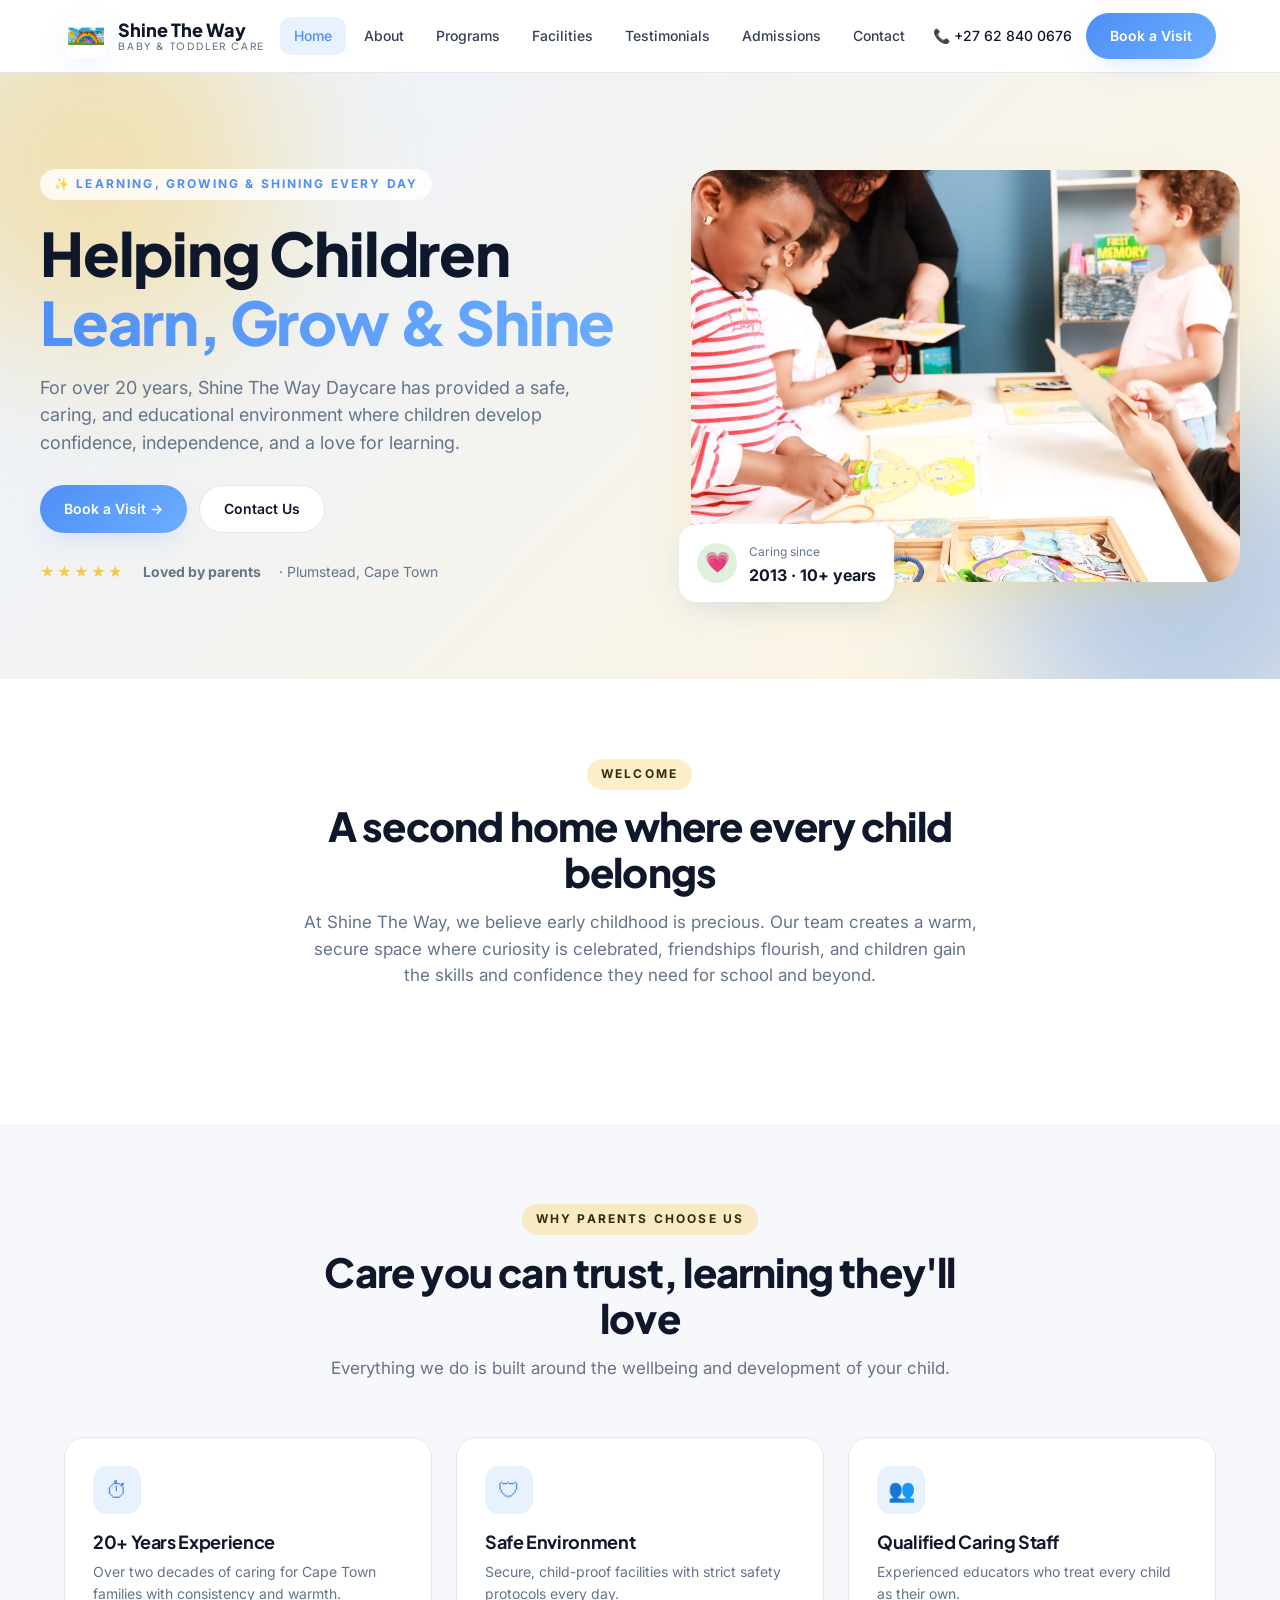
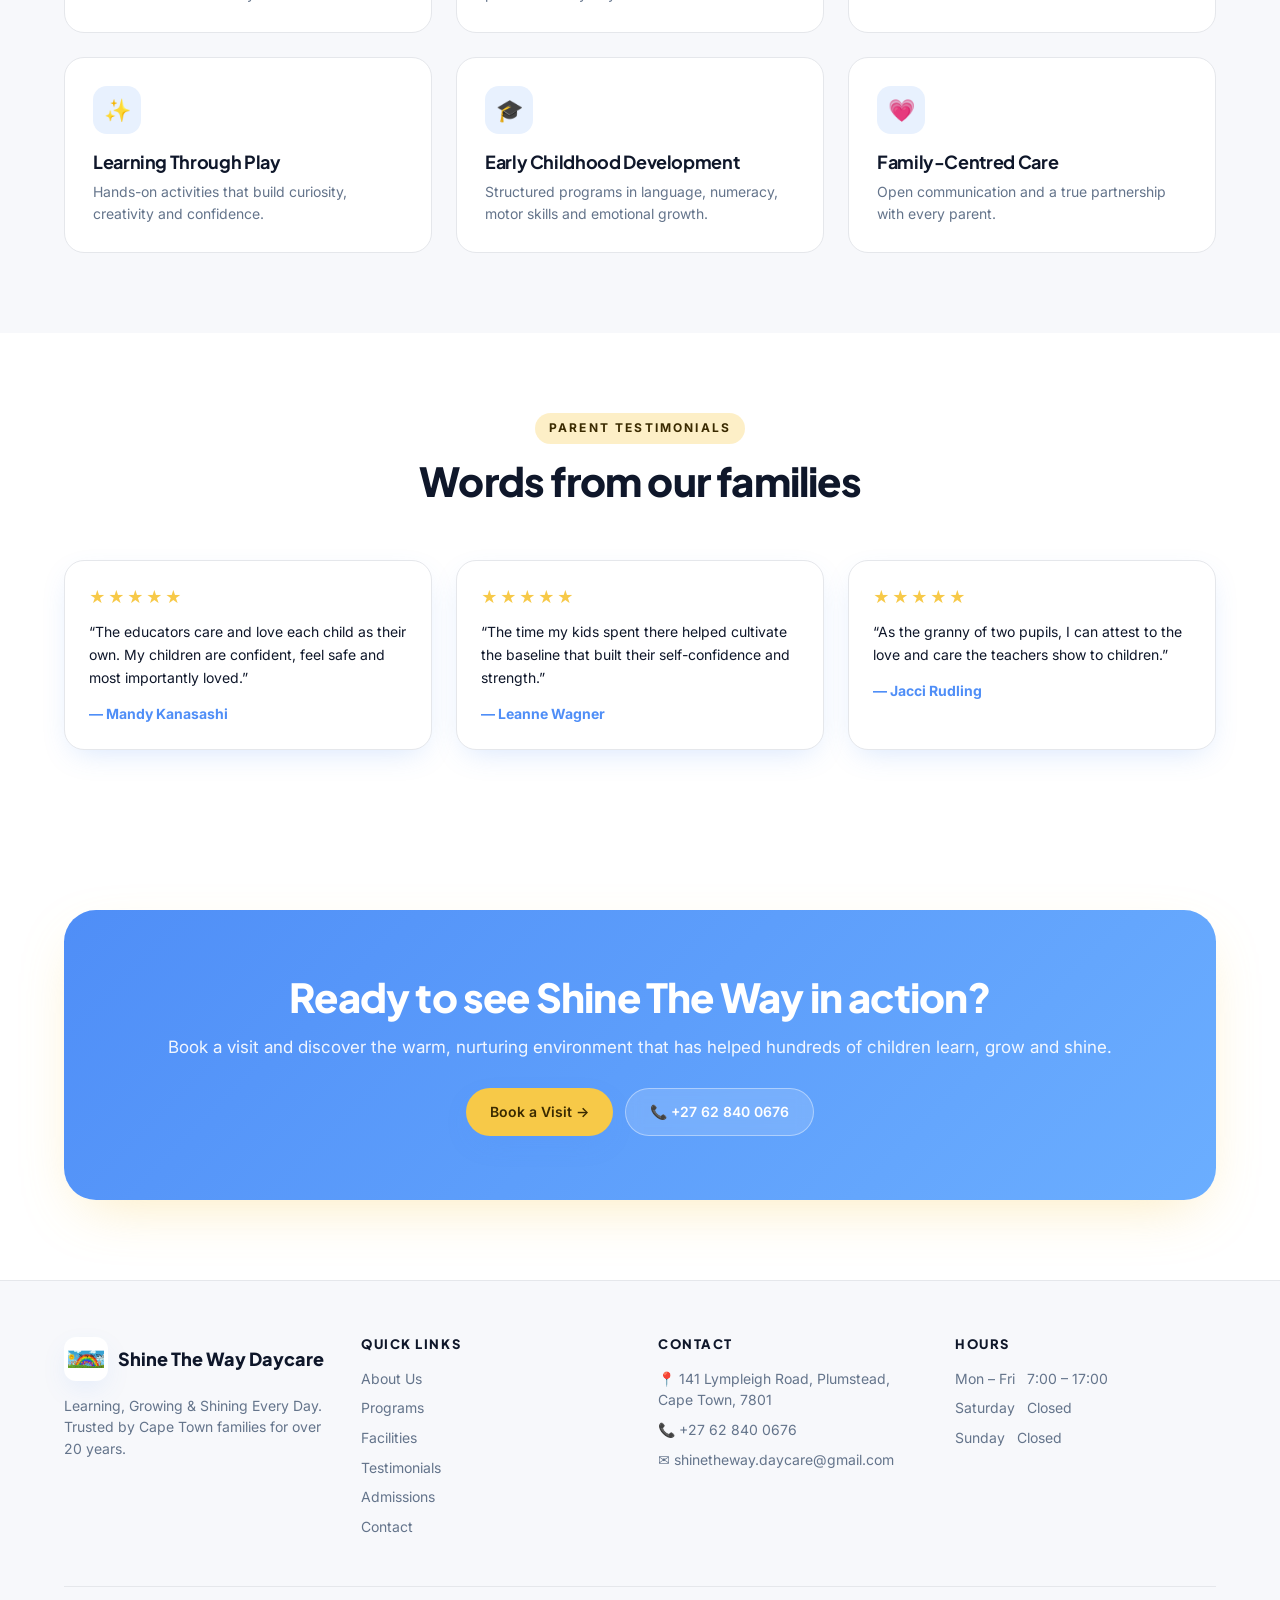
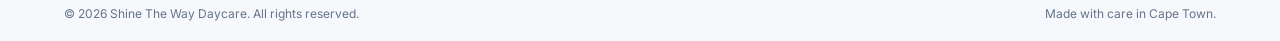
==== index.html @ f029e68f "Fix year references to 20 years consistently" ====
<!doctype html>
<html lang="en">
<head>
<meta charset="utf-8" />
<meta name="viewport" content="width=device-width,initial-scale=1" />
<title>Shine The Way Daycare — Learning, Growing & Shining in Cape Town</title>
<meta name="description" content="Trusted Cape Town daycare for infants, toddlers and preschoolers. 20+ years caring for children with safe spaces, qualified staff, and joyful learning." />
<link rel="icon" href="favicon.ico" />
<link rel="icon" type="image/png" sizes="32x32" href="favicon-32x32.png" />
<link rel="icon" type="image/png" sizes="16x16" href="favicon-16x16.png" />
<link rel="apple-touch-icon" href="apple-touch-icon.png" />
<link rel="preconnect" href="https://fonts.googleapis.com" />
<link rel="preconnect" href="https://fonts.gstatic.com" crossorigin />
<link href="https://fonts.googleapis.com/css2?family=Inter:wght@400;500;600;700&family=Plus+Jakarta+Sans:wght@600;700;800&display=swap" rel="stylesheet" />
<link rel="stylesheet" href="css/styles.css" />
</head>
<body>
<header class="header">
  <div class="container header-inner">
    <a href="index.html" class="brand">
      <img src="images/logo-color.png" alt="Shine The Way Daycare" />
      <span class="brand-text">Shine The Way<small>Baby &amp; Toddler Care</small></span>
    </a>
    <nav class="nav"><a href="index.html">Home</a>
<a href="about.html">About</a>
<a href="programs.html">Programs</a>
<a href="facilities.html">Facilities</a>
<a href="testimonials.html">Testimonials</a>
<a href="admissions.html">Admissions</a>
<a href="contact.html">Contact</a></nav>
    <div class="header-cta">
      <a class="tel" href="tel:+27 62 840 0676">📞 +27 62 840 0676</a>
      <a class="btn btn-primary" href="admissions.html">Book a Visit</a>
    </div>
    <button class="menu-btn" aria-label="Toggle menu">☰</button>
  </div>
  <div class="mobile-nav"><a href="index.html">Home</a>
<a href="about.html">About</a>
<a href="programs.html">Programs</a>
<a href="facilities.html">Facilities</a>
<a href="testimonials.html">Testimonials</a>
<a href="admissions.html">Admissions</a>
<a href="contact.html">Contact</a>
    <a class="btn btn-primary" href="admissions.html" style="margin-top:8px;width:100%">Book a Visit</a>
  </div>
</header>

<section class="hero">
  <div class="container hero-inner">
    <div class="reveal">
      <span class="eyebrow">✨ Learning, Growing &amp; Shining Every Day</span>
      <h1>Helping Children <span class="grad">Learn, Grow &amp; Shine</span></h1>
      <p class="lead">For over 20 years, Shine The Way Daycare has provided a safe, caring, and educational environment where children develop confidence, independence, and a love for learning.</p>
      <div class="hero-actions">
        <a class="btn btn-primary" href="admissions.html">Book a Visit →</a>
        <a class="btn btn-outline" href="contact.html">Contact Us</a>
      </div>
      <div class="hero-meta">
        <span class="stars">★★★★★</span>
        <strong>Loved by parents</strong> · Plumstead, Cape Town
      </div>
    </div>
    <div class="hero-img-wrap reveal">
      <img src="images/img_4.jpeg" alt="Happy children learning at Shine The Way Daycare" />
      <div class="hero-badge">
        <div class="dot">💗</div>
        <div><small style="color:var(--muted);font-size:12px">Caring since</small><div style="font-weight:700">2013 · 10+ years</div></div>
      </div>
    </div>
  </div>
</section>

<section class="block">
  <div class="container">
    <div class="section-head reveal">
      <span class="eyebrow">Welcome</span>
      <h2>A second home where every child belongs</h2>
      <p>At Shine The Way, we believe early childhood is precious. Our team creates a warm, secure space where curiosity is celebrated, friendships flourish, and children gain the skills and confidence they need for school and beyond.</p>
    </div>
  </div>
</section>

<section class="block alt">
  <div class="container">
    <div class="section-head reveal">
      <span class="eyebrow">Why parents choose us</span>
      <h2>Care you can trust, learning they'll love</h2>
      <p>Everything we do is built around the wellbeing and development of your child.</p>
    </div>
    <div class="grid grid-3"><div class="card reveal"><div class="icon-box">⏱</div><h3>20+ Years Experience</h3><p>Over two decades of caring for Cape Town families with consistency and warmth.</p></div>
<div class="card reveal"><div class="icon-box">🛡</div><h3>Safe Environment</h3><p>Secure, child-proof facilities with strict safety protocols every day.</p></div>
<div class="card reveal"><div class="icon-box">👥</div><h3>Qualified Caring Staff</h3><p>Experienced educators who treat every child as their own.</p></div>
<div class="card reveal"><div class="icon-box">✨</div><h3>Learning Through Play</h3><p>Hands-on activities that build curiosity, creativity and confidence.</p></div>
<div class="card reveal"><div class="icon-box">🎓</div><h3>Early Childhood Development</h3><p>Structured programs in language, numeracy, motor skills and emotional growth.</p></div>
<div class="card reveal"><div class="icon-box">💗</div><h3>Family-Centred Care</h3><p>Open communication and a true partnership with every parent.</p></div></div>
  </div>
</section>

<section class="block">
  <div class="container">
    <div class="section-head reveal">
      <span class="eyebrow">Parent Testimonials</span>
      <h2>Words from our families</h2>
    </div>
    <div class="grid grid-3">
      <figure class="quote reveal"><div class="stars">★★★★★</div><blockquote>“The educators care and love each child as their own. My children are confident, feel safe and most importantly loved.”</blockquote><cite>— Mandy Kanasashi</cite></figure><figure class="quote reveal"><div class="stars">★★★★★</div><blockquote>“The time my kids spent there helped cultivate the baseline that built their self-confidence and strength.”</blockquote><cite>— Leanne Wagner</cite></figure><figure class="quote reveal"><div class="stars">★★★★★</div><blockquote>“As the granny of two pupils, I can attest to the love and care the teachers show to children.”</blockquote><cite>— Jacci Rudling</cite></figure>
    </div>
  </div>
</section>
<section class="cta">
  <div class="container">
    <div class="cta-box reveal">
      <h2>Ready to see Shine The Way in action?</h2>
      <p>Book a visit and discover the warm, nurturing environment that has helped hundreds of children learn, grow and shine.</p>
      <div class="cta-actions">
        <a class="btn btn-accent" href="admissions.html">Book a Visit →</a>
        <a class="tel-btn" href="tel:+27 62 840 0676">📞 +27 62 840 0676</a>
      </div>
    </div>
  </div>
</section>
<footer>
  <div class="container">
    <div class="footer-grid">
      <div>
        <div class="brand">
          <img src="images/logo-color.png" alt="" style="width:44px;height:44px;border-radius:12px;background:#fff;padding:4px;object-fit:contain" />
          <span class="brand-text">Shine The Way Daycare</span>
        </div>
        <p style="margin-top:14px;color:var(--muted);font-size:14px">Learning, Growing &amp; Shining Every Day. Trusted by Cape Town families for over 20 years.</p>
      </div>
      <div>
        <h4>Quick Links</h4>
        <ul>
          <li><a href="about.html">About Us</a></li>
          <li><a href="programs.html">Programs</a></li>
          <li><a href="facilities.html">Facilities</a></li>
          <li><a href="testimonials.html">Testimonials</a></li>
          <li><a href="admissions.html">Admissions</a></li>
          <li><a href="contact.html">Contact</a></li>
        </ul>
      </div>
      <div>
        <h4>Contact</h4>
        <ul>
          <li>📍 141 Lympleigh Road, Plumstead, Cape Town, 7801</li>
          <li>📞 <a href="tel:+27 62 840 0676">+27 62 840 0676</a></li>
          <li>✉️ <a href="mailto:shinetheway.daycare@gmail.com">shinetheway.daycare@gmail.com</a></li>
        </ul>
      </div>
      <div>
        <h4>Hours</h4>
        <ul>
          <li>Mon – Fri &nbsp; 7:00 – 17:00</li>
          <li>Saturday &nbsp; Closed</li>
          <li>Sunday &nbsp; Closed</li>
        </ul>
      </div>
    </div>
    <div class="footer-bottom">
      <span>© <span id="year"></span> Shine The Way Daycare. All rights reserved.</span>
      <span>Made with care in Cape Town.</span>
    </div>
  </div>
</footer>
<script src="js/main.js"></script>
</body></html>
---- css/styles.css ----
:root{
  --bg:#ffffff;--fg:#0f172a;--muted:#64748b;--border:#e5e7eb;
  --primary:#4F8EF7;--primary-soft:#e8f1fe;--primary-fg:#fff;
  --accent:#F7C948;--accent-fg:#3a2a00;--success:#5CB85C;
  --secondary:#f7f8fb;--card:#fff;
  --shadow-soft:0 10px 30px -10px rgba(79,142,247,.25);
  --shadow-glow:0 20px 60px -20px rgba(247,201,72,.4);
  --grad-hero:linear-gradient(135deg,#eaf1ff 0%,#fff6dd 100%);
  --grad-primary:linear-gradient(135deg,#4F8EF7,#6BAEFF);
  --grad-warm:linear-gradient(135deg,#F7C948,#F4A93B);
  --radius:16px;
}
*{box-sizing:border-box;margin:0;padding:0}
html{scroll-behavior:smooth}
body{font-family:'Inter',system-ui,sans-serif;color:var(--fg);background:var(--bg);line-height:1.55;-webkit-font-smoothing:antialiased}
h1,h2,h3,h4{font-family:'Plus Jakarta Sans','Inter',sans-serif;letter-spacing:-.02em;line-height:1.15}
img{max-width:100%;display:block}
a{color:inherit;text-decoration:none}
.container{max-width:1200px;margin:0 auto;padding:0 24px}

/* Header */
.header{position:sticky;top:0;z-index:50;background:rgba(255,255,255,.85);backdrop-filter:blur(10px);border-bottom:1px solid var(--border)}
.header-inner{display:flex;align-items:center;justify-content:space-between;height:72px}
.brand{display:flex;align-items:center;gap:10px}
.brand img{width:44px;height:44px;border-radius:12px;background:#fff;padding:4px;box-shadow:var(--shadow-soft);object-fit:contain}
.brand-text{font-family:'Plus Jakarta Sans',sans-serif;font-weight:800;font-size:18px;line-height:1.1}
.brand-text small{display:block;font-size:10px;font-weight:500;color:var(--muted);letter-spacing:.18em;text-transform:uppercase;margin-top:2px}
.nav{display:none;gap:4px}
.nav a{padding:8px 14px;border-radius:10px;font-size:14px;font-weight:500;color:#334155}
.nav a:hover,.nav a.active{background:var(--primary-soft);color:var(--primary)}
.header-cta{display:none;gap:14px;align-items:center}
.tel{display:inline-flex;gap:8px;align-items:center;font-size:14px;font-weight:500}
.btn{display:inline-flex;align-items:center;justify-content:center;gap:8px;padding:12px 24px;border-radius:999px;font-weight:600;font-size:14px;cursor:pointer;border:0;transition:transform .2s,background .2s}
.btn-primary{background:var(--grad-primary);color:#fff;box-shadow:var(--shadow-soft)}
.btn-primary:hover{transform:scale(1.04)}
.btn-accent{background:var(--accent);color:var(--accent-fg);box-shadow:var(--shadow-soft)}
.btn-outline{background:#fff;border:1px solid var(--border);color:var(--fg)}
.btn-outline:hover{background:var(--secondary)}
.menu-btn{display:inline-flex;align-items:center;justify-content:center;width:40px;height:40px;border-radius:10px;background:#fff;border:1px solid var(--border);cursor:pointer}
.mobile-nav{display:none;border-top:1px solid var(--border);padding:12px 24px;background:#fff}
.mobile-nav.open{display:block}
.mobile-nav a{display:block;padding:12px;border-radius:10px;font-weight:500}
.mobile-nav a:hover{background:var(--primary-soft);color:var(--primary)}

@media (min-width:1024px){
  .nav{display:flex}.header-cta{display:flex}.menu-btn{display:none}
}

/* Hero */
.hero{position:relative;background:var(--grad-hero);overflow:hidden}
.hero::before,.hero::after{content:"";position:absolute;width:380px;height:380px;border-radius:50%;filter:blur(80px);opacity:.4;z-index:0}
.hero::before{background:var(--accent);top:-100px;left:-100px}
.hero::after{background:var(--primary);bottom:-100px;right:-100px}
.hero-inner{position:relative;z-index:1;display:grid;gap:48px;padding:64px 0;align-items:center}
.eyebrow{display:inline-flex;align-items:center;gap:8px;background:rgba(255,255,255,.8);backdrop-filter:blur(6px);padding:6px 14px;border-radius:999px;font-size:12px;font-weight:700;letter-spacing:.18em;text-transform:uppercase;color:var(--primary)}
.hero h1{margin-top:18px;font-size:clamp(36px,5vw,60px);font-weight:800}
.hero h1 .grad{background:var(--grad-primary);-webkit-background-clip:text;background-clip:text;color:transparent}
.hero p.lead{margin-top:18px;font-size:18px;color:var(--muted);max-width:560px}
.hero-actions{margin-top:28px;display:flex;flex-wrap:wrap;gap:12px}
.hero-meta{margin-top:28px;display:flex;flex-wrap:wrap;gap:18px;align-items:center;color:var(--muted);font-size:14px}
.stars{color:var(--accent);letter-spacing:2px}
.hero-img-wrap{position:relative}
.hero-img-wrap img{aspect-ratio:4/3;width:100%;border-radius:28px;object-fit:cover;box-shadow:var(--shadow-glow)}
.hero-badge{position:absolute;bottom:-20px;left:-12px;background:#fff;padding:14px 18px;border-radius:18px;box-shadow:var(--shadow-soft);display:none;align-items:center;gap:12px}
.hero-badge .dot{width:40px;height:40px;border-radius:50%;background:rgba(92,184,92,.2);color:var(--success);display:grid;place-items:center;font-size:20px}
@media(min-width:768px){.hero-badge{display:flex}}
@media(min-width:1024px){.hero-inner{grid-template-columns:1.1fr 1fr;padding:96px 0}}

/* Sections */
section.block{padding:80px 0}
section.block.alt{background:var(--secondary)}
.section-head{text-align:center;max-width:680px;margin:0 auto 56px}
.section-head .eyebrow{background:rgba(247,201,72,.3);color:var(--accent-fg)}
.section-head h2{margin-top:14px;font-size:clamp(28px,3.5vw,40px);font-weight:800}
.section-head p{margin-top:14px;color:var(--muted);font-size:17px}

/* Grid card */
.grid{display:grid;gap:24px}
.grid-3{grid-template-columns:repeat(auto-fit,minmax(280px,1fr))}
.grid-2{grid-template-columns:repeat(auto-fit,minmax(320px,1fr))}
.card{background:var(--card);border:1px solid var(--border);border-radius:20px;padding:28px;transition:box-shadow .2s,transform .2s}
.card:hover{box-shadow:var(--shadow-soft);transform:translateY(-2px)}
.icon-box{width:48px;height:48px;border-radius:14px;background:var(--primary-soft);color:var(--primary);display:grid;place-items:center;font-size:22px}
.card h3{margin-top:18px;font-size:18px;font-weight:700}
.card p{margin-top:8px;color:var(--muted);font-size:14px}

/* Gallery */
.gallery{display:grid;grid-template-columns:repeat(2,1fr);gap:12px}
@media(min-width:768px){.gallery{grid-template-columns:repeat(3,1fr);gap:16px}}
.gallery img{aspect-ratio:1;object-fit:cover;border-radius:20px;box-shadow:var(--shadow-soft);transition:transform .4s}
.gallery img:hover{transform:scale(1.04)}

/* Testimonials */
.quote{background:#fff;border:1px solid var(--border);border-radius:20px;padding:24px;box-shadow:var(--shadow-soft)}
.quote .stars{margin-bottom:10px}
.quote blockquote{font-size:14px;line-height:1.65}
.quote cite{display:block;margin-top:14px;font-weight:700;color:var(--primary);font-style:normal;font-size:14px}

/* CTA */
.cta{padding:80px 0}
.cta-box{position:relative;overflow:hidden;background:var(--grad-primary);border-radius:32px;padding:64px 32px;text-align:center;color:#fff;box-shadow:var(--shadow-glow)}
.cta-box h2{font-size:clamp(28px,3.5vw,40px);font-weight:800}
.cta-box p{margin-top:14px;opacity:.92;font-size:17px}
.cta-actions{margin-top:28px;display:flex;flex-wrap:wrap;justify-content:center;gap:12px}
.cta-actions .tel-btn{display:inline-flex;align-items:center;gap:8px;padding:12px 24px;border-radius:999px;background:rgba(255,255,255,.15);border:1px solid rgba(255,255,255,.4);color:#fff;font-weight:600;font-size:14px;backdrop-filter:blur(8px)}

/* Footer */
footer{background:var(--secondary);border-top:1px solid var(--border);padding:56px 0 0}
.footer-grid{display:grid;gap:36px;grid-template-columns:repeat(auto-fit,minmax(220px,1fr))}
footer h4{font-family:'Plus Jakarta Sans',sans-serif;font-size:13px;font-weight:800;text-transform:uppercase;letter-spacing:.12em;margin-bottom:16px}
footer ul{list-style:none;display:flex;flex-direction:column;gap:8px;color:var(--muted);font-size:14px}
footer ul a:hover{color:var(--primary)}
.footer-bottom{border-top:1px solid var(--border);margin-top:48px;padding:18px 0;font-size:12px;color:var(--muted);display:flex;flex-wrap:wrap;gap:8px;justify-content:space-between}

/* Page hero (inner pages) */
.page-hero{background:var(--grad-hero);padding:72px 0;position:relative;overflow:hidden}
.page-hero h1{font-size:clamp(32px,5vw,56px);font-weight:800;max-width:780px}
.page-hero p{margin-top:18px;color:var(--muted);max-width:640px;font-size:18px}

/* Forms */
.form{display:grid;gap:16px;max-width:640px;margin:0 auto}
.form-row{display:grid;gap:16px;grid-template-columns:1fr}
@media(min-width:640px){.form-row{grid-template-columns:1fr 1fr}}
.field label{display:block;font-size:13px;font-weight:600;margin-bottom:6px}
.field input,.field textarea,.field select{width:100%;padding:12px 14px;border:1px solid var(--border);border-radius:12px;font-size:14px;font-family:inherit;background:#fff;color:var(--fg)}
.field input:focus,.field textarea:focus{outline:none;border-color:var(--primary);box-shadow:0 0 0 3px var(--primary-soft)}
.field .err{color:#dc2626;font-size:12px;margin-top:4px;min-height:14px}
.notice{padding:14px 18px;border-radius:12px;font-size:14px;font-weight:500;margin-bottom:16px}
.notice.ok{background:rgba(92,184,92,.15);color:#1f6c1f}
.notice.err{background:rgba(220,38,38,.12);color:#991b1b}

/* Faq */
.faq{max-width:760px;margin:0 auto;display:grid;gap:12px}
.faq details{background:#fff;border:1px solid var(--border);border-radius:16px;padding:18px 22px;transition:box-shadow .2s}
.faq details[open]{box-shadow:var(--shadow-soft)}
.faq summary{font-weight:700;cursor:pointer;list-style:none;display:flex;justify-content:space-between;align-items:center;gap:12px}
.faq summary::-webkit-details-marker{display:none}
.faq summary::after{content:"+";font-size:24px;color:var(--primary)}
.faq details[open] summary::after{content:"−"}
.faq p{color:var(--muted);font-size:14px;margin-top:10px}

/* Reveal anim */
.reveal{opacity:0;transform:translateY(20px);transition:opacity .7s ease,transform .7s ease}
.reveal.in{opacity:1;transform:none}
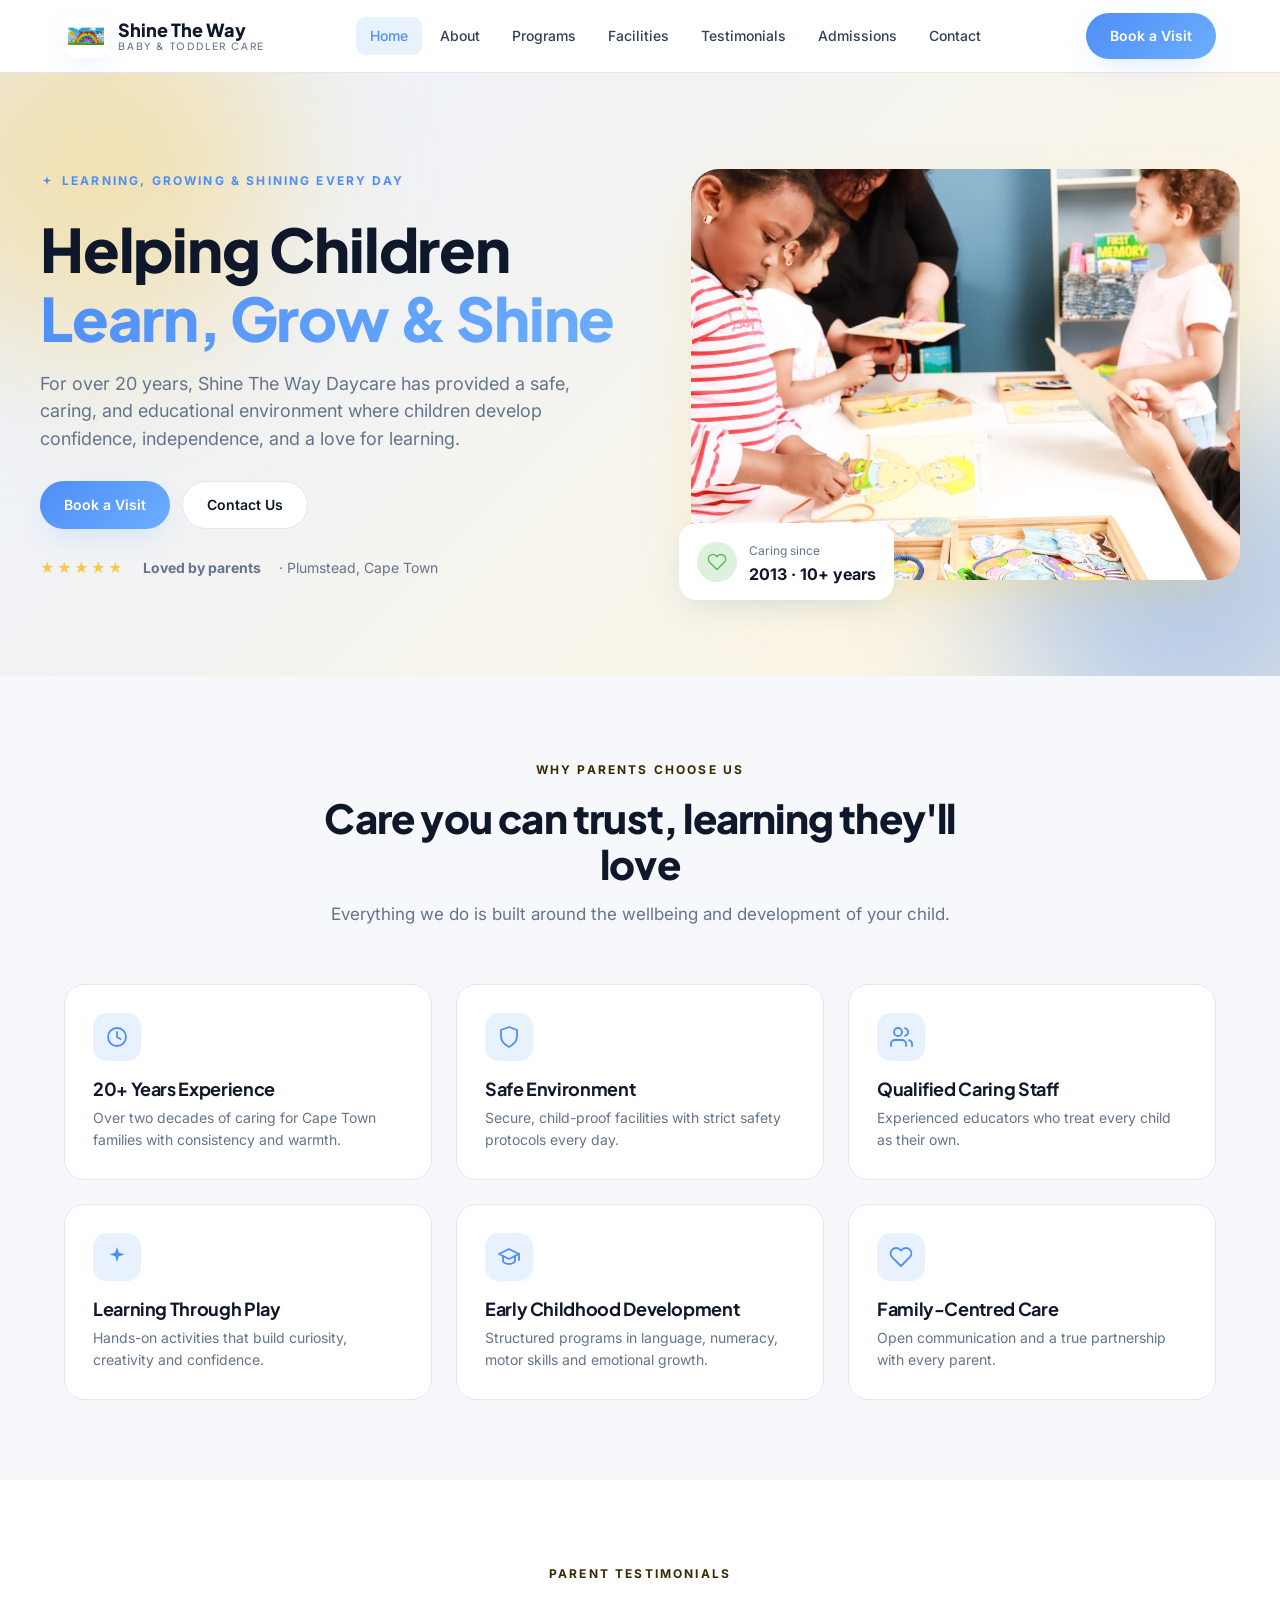
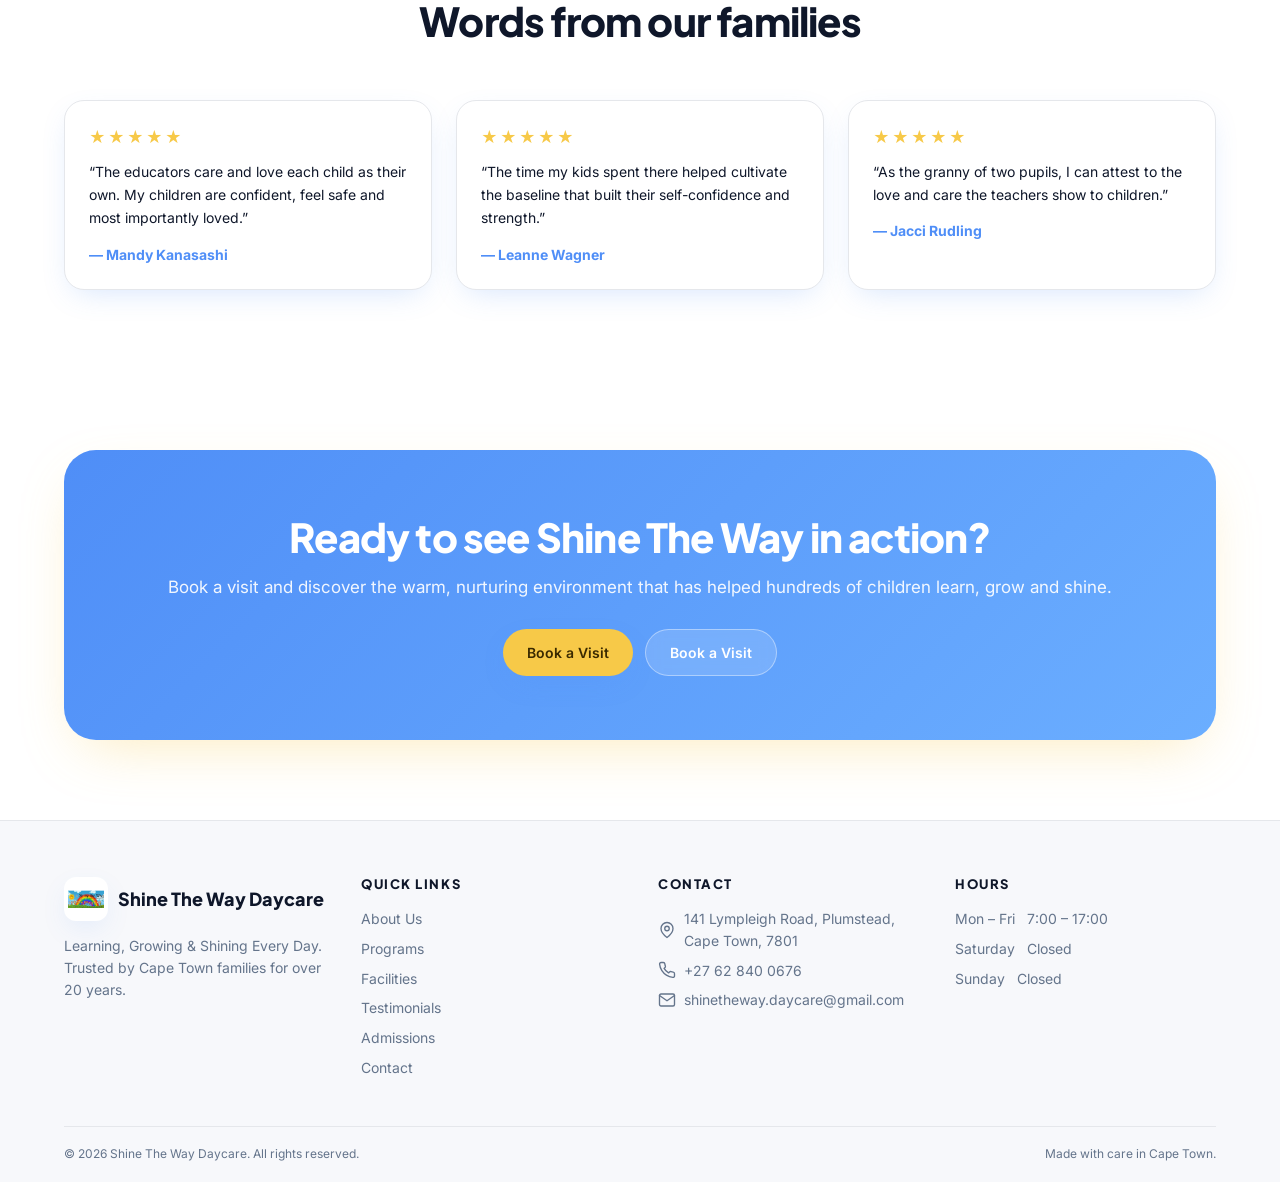
==== commit a502eba0: "Simplify header/CTA buttons and replace emoji icons with SVGs Remove the header phone-number button," ====
--- a/index.html
+++ b/index.html
@@ -29,10 +29,9 @@
 <a href="admissions.html">Admissions</a>
 <a href="contact.html">Contact</a></nav>
     <div class="header-cta">
-      <a class="tel" href="tel:+27 62 840 0676">📞 +27 62 840 0676</a>
       <a class="btn btn-primary" href="admissions.html">Book a Visit</a>
     </div>
-    <button class="menu-btn" aria-label="Toggle menu">☰</button>
+    <button class="menu-btn" aria-label="Toggle menu"><svg viewBox="0 0 24 24" width="20" height="20" fill="none" stroke="currentColor" stroke-width="1.8" stroke-linecap="round" stroke-linejoin="round"><line x1="3" y1="6" x2="21" y2="6"/><line x1="3" y1="12" x2="21" y2="12"/><line x1="3" y1="18" x2="21" y2="18"/></svg></button>
   </div>
   <div class="mobile-nav"><a href="index.html">Home</a>
 <a href="about.html">About</a>
@@ -48,11 +47,11 @@
 <section class="hero">
   <div class="container hero-inner">
     <div class="reveal">
-      <span class="eyebrow">✨ Learning, Growing &amp; Shining Every Day</span>
+      <span class="eyebrow"><svg viewBox="0 0 24 24" width="14" height="14" fill="currentColor" stroke="none"><path d="M12 2l1.8 5.6L19.4 9.4 13.8 11.2 12 17l-1.8-5.8L4.6 9.4l5.6-1.8z"/></svg> Learning, Growing &amp; Shining Every Day</span>
       <h1>Helping Children <span class="grad">Learn, Grow &amp; Shine</span></h1>
       <p class="lead">For over 20 years, Shine The Way Daycare has provided a safe, caring, and educational environment where children develop confidence, independence, and a love for learning.</p>
       <div class="hero-actions">
-        <a class="btn btn-primary" href="admissions.html">Book a Visit →</a>
+        <a class="btn btn-primary" href="admissions.html">Book a Visit</a>
         <a class="btn btn-outline" href="contact.html">Contact Us</a>
       </div>
       <div class="hero-meta">
@@ -63,19 +62,9 @@
     <div class="hero-img-wrap reveal">
       <img src="images/img_4.jpeg" alt="Happy children learning at Shine The Way Daycare" />
       <div class="hero-badge">
-        <div class="dot">💗</div>
+        <div class="dot"><svg viewBox="0 0 24 24" width="20" height="20" fill="none" stroke="currentColor" stroke-width="1.8" stroke-linecap="round" stroke-linejoin="round"><path d="M20.8 4.6a5.5 5.5 0 0 0-7.8 0L12 5.6l-1-1a5.5 5.5 0 0 0-7.8 7.8l1 1L12 21l7.8-7.8 1-1a5.5 5.5 0 0 0 0-7.6z"/></svg></div>
         <div><small style="color:var(--muted);font-size:12px">Caring since</small><div style="font-weight:700">2013 · 10+ years</div></div>
       </div>
-    </div>
-  </div>
-</section>
-
-<section class="block">
-  <div class="container">
-    <div class="section-head reveal">
-      <span class="eyebrow">Welcome</span>
-      <h2>A second home where every child belongs</h2>
-      <p>At Shine The Way, we believe early childhood is precious. Our team creates a warm, secure space where curiosity is celebrated, friendships flourish, and children gain the skills and confidence they need for school and beyond.</p>
     </div>
   </div>
 </section>
@@ -87,12 +76,12 @@
       <h2>Care you can trust, learning they'll love</h2>
       <p>Everything we do is built around the wellbeing and development of your child.</p>
     </div>
-    <div class="grid grid-3"><div class="card reveal"><div class="icon-box">⏱</div><h3>20+ Years Experience</h3><p>Over two decades of caring for Cape Town families with consistency and warmth.</p></div>
-<div class="card reveal"><div class="icon-box">🛡</div><h3>Safe Environment</h3><p>Secure, child-proof facilities with strict safety protocols every day.</p></div>
-<div class="card reveal"><div class="icon-box">👥</div><h3>Qualified Caring Staff</h3><p>Experienced educators who treat every child as their own.</p></div>
-<div class="card reveal"><div class="icon-box">✨</div><h3>Learning Through Play</h3><p>Hands-on activities that build curiosity, creativity and confidence.</p></div>
-<div class="card reveal"><div class="icon-box">🎓</div><h3>Early Childhood Development</h3><p>Structured programs in language, numeracy, motor skills and emotional growth.</p></div>
-<div class="card reveal"><div class="icon-box">💗</div><h3>Family-Centred Care</h3><p>Open communication and a true partnership with every parent.</p></div></div>
+    <div class="grid grid-3"><div class="card reveal"><div class="icon-box"><svg viewBox="0 0 24 24" width="24" height="24" fill="none" stroke="currentColor" stroke-width="1.8" stroke-linecap="round" stroke-linejoin="round"><circle cx="12" cy="12" r="9"/><path d="M12 7v5l3.5 2"/></svg></div><h3>20+ Years Experience</h3><p>Over two decades of caring for Cape Town families with consistency and warmth.</p></div>
+<div class="card reveal"><div class="icon-box"><svg viewBox="0 0 24 24" width="24" height="24" fill="none" stroke="currentColor" stroke-width="1.8" stroke-linecap="round" stroke-linejoin="round"><path d="M12 2 4 5v6c0 5 3.4 8.6 8 11 4.6-2.4 8-6 8-11V5z"/></svg></div><h3>Safe Environment</h3><p>Secure, child-proof facilities with strict safety protocols every day.</p></div>
+<div class="card reveal"><div class="icon-box"><svg viewBox="0 0 24 24" width="24" height="24" fill="none" stroke="currentColor" stroke-width="1.8" stroke-linecap="round" stroke-linejoin="round"><path d="M17 21v-2a4 4 0 0 0-4-4H6a4 4 0 0 0-4 4v2"/><circle cx="9" cy="7" r="4"/><path d="M23 21v-2a4 4 0 0 0-3-3.87"/><path d="M16 3.13a4 4 0 0 1 0 7.75"/></svg></div><h3>Qualified Caring Staff</h3><p>Experienced educators who treat every child as their own.</p></div>
+<div class="card reveal"><div class="icon-box"><svg viewBox="0 0 24 24" width="14" height="14" fill="currentColor" stroke="none"><path d="M12 2l1.8 5.6L19.4 9.4 13.8 11.2 12 17l-1.8-5.8L4.6 9.4l5.6-1.8z"/></svg></div><h3>Learning Through Play</h3><p>Hands-on activities that build curiosity, creativity and confidence.</p></div>
+<div class="card reveal"><div class="icon-box"><svg viewBox="0 0 24 24" width="24" height="24" fill="none" stroke="currentColor" stroke-width="1.8" stroke-linecap="round" stroke-linejoin="round"><path d="M2 9 12 4l10 5-10 5-10-5z"/><path d="M6 11v5c0 1.5 2.7 3 6 3s6-1.5 6-3v-5"/><path d="M22 9v6"/></svg></div><h3>Early Childhood Development</h3><p>Structured programs in language, numeracy, motor skills and emotional growth.</p></div>
+<div class="card reveal"><div class="icon-box"><svg viewBox="0 0 24 24" width="24" height="24" fill="none" stroke="currentColor" stroke-width="1.8" stroke-linecap="round" stroke-linejoin="round"><path d="M20.8 4.6a5.5 5.5 0 0 0-7.8 0L12 5.6l-1-1a5.5 5.5 0 0 0-7.8 7.8l1 1L12 21l7.8-7.8 1-1a5.5 5.5 0 0 0 0-7.6z"/></svg></div><h3>Family-Centred Care</h3><p>Open communication and a true partnership with every parent.</p></div></div>
   </div>
 </section>
 
@@ -113,8 +102,8 @@
       <h2>Ready to see Shine The Way in action?</h2>
       <p>Book a visit and discover the warm, nurturing environment that has helped hundreds of children learn, grow and shine.</p>
       <div class="cta-actions">
-        <a class="btn btn-accent" href="admissions.html">Book a Visit →</a>
-        <a class="tel-btn" href="tel:+27 62 840 0676">📞 +27 62 840 0676</a>
+        <a class="btn btn-accent" href="admissions.html">Book a Visit</a>
+        <a class="tel-btn" href="admissions.html">Book a Visit</a>
       </div>
     </div>
   </div>
@@ -143,9 +132,9 @@
       <div>
         <h4>Contact</h4>
         <ul>
-          <li>📍 141 Lympleigh Road, Plumstead, Cape Town, 7801</li>
-          <li>📞 <a href="tel:+27 62 840 0676">+27 62 840 0676</a></li>
-          <li>✉️ <a href="mailto:shinetheway.daycare@gmail.com">shinetheway.daycare@gmail.com</a></li>
+          <li><svg viewBox="0 0 24 24" width="18" height="18" fill="none" stroke="currentColor" stroke-width="1.8" stroke-linecap="round" stroke-linejoin="round"><path d="M20 10c0 6-8 12-8 12s-8-6-8-12a8 8 0 0 1 16 0z"/><circle cx="12" cy="10" r="3"/></svg> 141 Lympleigh Road, Plumstead, Cape Town, 7801</li>
+          <li><svg viewBox="0 0 24 24" width="18" height="18" fill="none" stroke="currentColor" stroke-width="1.8" stroke-linecap="round" stroke-linejoin="round"><path d="M22 16.92v3a2 2 0 0 1-2.18 2 19.79 19.79 0 0 1-8.63-3.07 19.5 19.5 0 0 1-6-6 19.79 19.79 0 0 1-3.07-8.67A2 2 0 0 1 4.11 2h3a2 2 0 0 1 2 1.72c.127.96.361 1.903.7 2.81a2 2 0 0 1-.45 2.11L8.09 9.91a16 16 0 0 0 6 6l1.27-1.27a2 2 0 0 1 2.11-.45c.907.339 1.85.573 2.81.7A2 2 0 0 1 22 16.92z"/></svg> <a href="tel:+27 62 840 0676">+27 62 840 0676</a></li>
+          <li><svg viewBox="0 0 24 24" width="18" height="18" fill="none" stroke="currentColor" stroke-width="1.8" stroke-linecap="round" stroke-linejoin="round"><rect x="2" y="4" width="20" height="16" rx="2"/><path d="m2 6 10 7 10-7"/></svg> <a href="mailto:shinetheway.daycare@gmail.com">shinetheway.daycare@gmail.com</a></li>
         </ul>
       </div>
       <div>
--- a/css/styles.css
+++ b/css/styles.css
@@ -52,7 +52,8 @@
 .hero::before{background:var(--accent);top:-100px;left:-100px}
 .hero::after{background:var(--primary);bottom:-100px;right:-100px}
 .hero-inner{position:relative;z-index:1;display:grid;gap:48px;padding:64px 0;align-items:center}
-.eyebrow{display:inline-flex;align-items:center;gap:8px;background:rgba(255,255,255,.8);backdrop-filter:blur(6px);padding:6px 14px;border-radius:999px;font-size:12px;font-weight:700;letter-spacing:.18em;text-transform:uppercase;color:var(--primary)}
+.eyebrow{display:inline-flex;align-items:center;gap:8px;font-size:12px;font-weight:700;letter-spacing:.18em;text-transform:uppercase;color:var(--primary)}
+.eyebrow svg{flex-shrink:0}
 .hero h1{margin-top:18px;font-size:clamp(36px,5vw,60px);font-weight:800}
 .hero h1 .grad{background:var(--grad-primary);-webkit-background-clip:text;background-clip:text;color:transparent}
 .hero p.lead{margin-top:18px;font-size:18px;color:var(--muted);max-width:560px}
@@ -63,6 +64,7 @@
 .hero-img-wrap img{aspect-ratio:4/3;width:100%;border-radius:28px;object-fit:cover;box-shadow:var(--shadow-glow)}
 .hero-badge{position:absolute;bottom:-20px;left:-12px;background:#fff;padding:14px 18px;border-radius:18px;box-shadow:var(--shadow-soft);display:none;align-items:center;gap:12px}
 .hero-badge .dot{width:40px;height:40px;border-radius:50%;background:rgba(92,184,92,.2);color:var(--success);display:grid;place-items:center;font-size:20px}
+.hero-badge .dot svg{width:20px;height:20px}
 @media(min-width:768px){.hero-badge{display:flex}}
 @media(min-width:1024px){.hero-inner{grid-template-columns:1.1fr 1fr;padding:96px 0}}
 
@@ -70,7 +72,7 @@
 section.block{padding:80px 0}
 section.block.alt{background:var(--secondary)}
 .section-head{text-align:center;max-width:680px;margin:0 auto 56px}
-.section-head .eyebrow{background:rgba(247,201,72,.3);color:var(--accent-fg)}
+.section-head .eyebrow{color:var(--accent-fg)}
 .section-head h2{margin-top:14px;font-size:clamp(28px,3.5vw,40px);font-weight:800}
 .section-head p{margin-top:14px;color:var(--muted);font-size:17px}
 
@@ -81,6 +83,7 @@
 .card{background:var(--card);border:1px solid var(--border);border-radius:20px;padding:28px;transition:box-shadow .2s,transform .2s}
 .card:hover{box-shadow:var(--shadow-soft);transform:translateY(-2px)}
 .icon-box{width:48px;height:48px;border-radius:14px;background:var(--primary-soft);color:var(--primary);display:grid;place-items:center;font-size:22px}
+.icon-box svg{width:24px;height:24px}
 .card h3{margin-top:18px;font-size:18px;font-weight:700}
 .card p{margin-top:8px;color:var(--muted);font-size:14px}
 
@@ -109,6 +112,8 @@
 .footer-grid{display:grid;gap:36px;grid-template-columns:repeat(auto-fit,minmax(220px,1fr))}
 footer h4{font-family:'Plus Jakarta Sans',sans-serif;font-size:13px;font-weight:800;text-transform:uppercase;letter-spacing:.12em;margin-bottom:16px}
 footer ul{list-style:none;display:flex;flex-direction:column;gap:8px;color:var(--muted);font-size:14px}
+footer ul li{display:flex;align-items:center;gap:8px}
+footer ul li svg{flex-shrink:0}
 footer ul a:hover{color:var(--primary)}
 .footer-bottom{border-top:1px solid var(--border);margin-top:48px;padding:18px 0;font-size:12px;color:var(--muted);display:flex;flex-wrap:wrap;gap:8px;justify-content:space-between}
 
